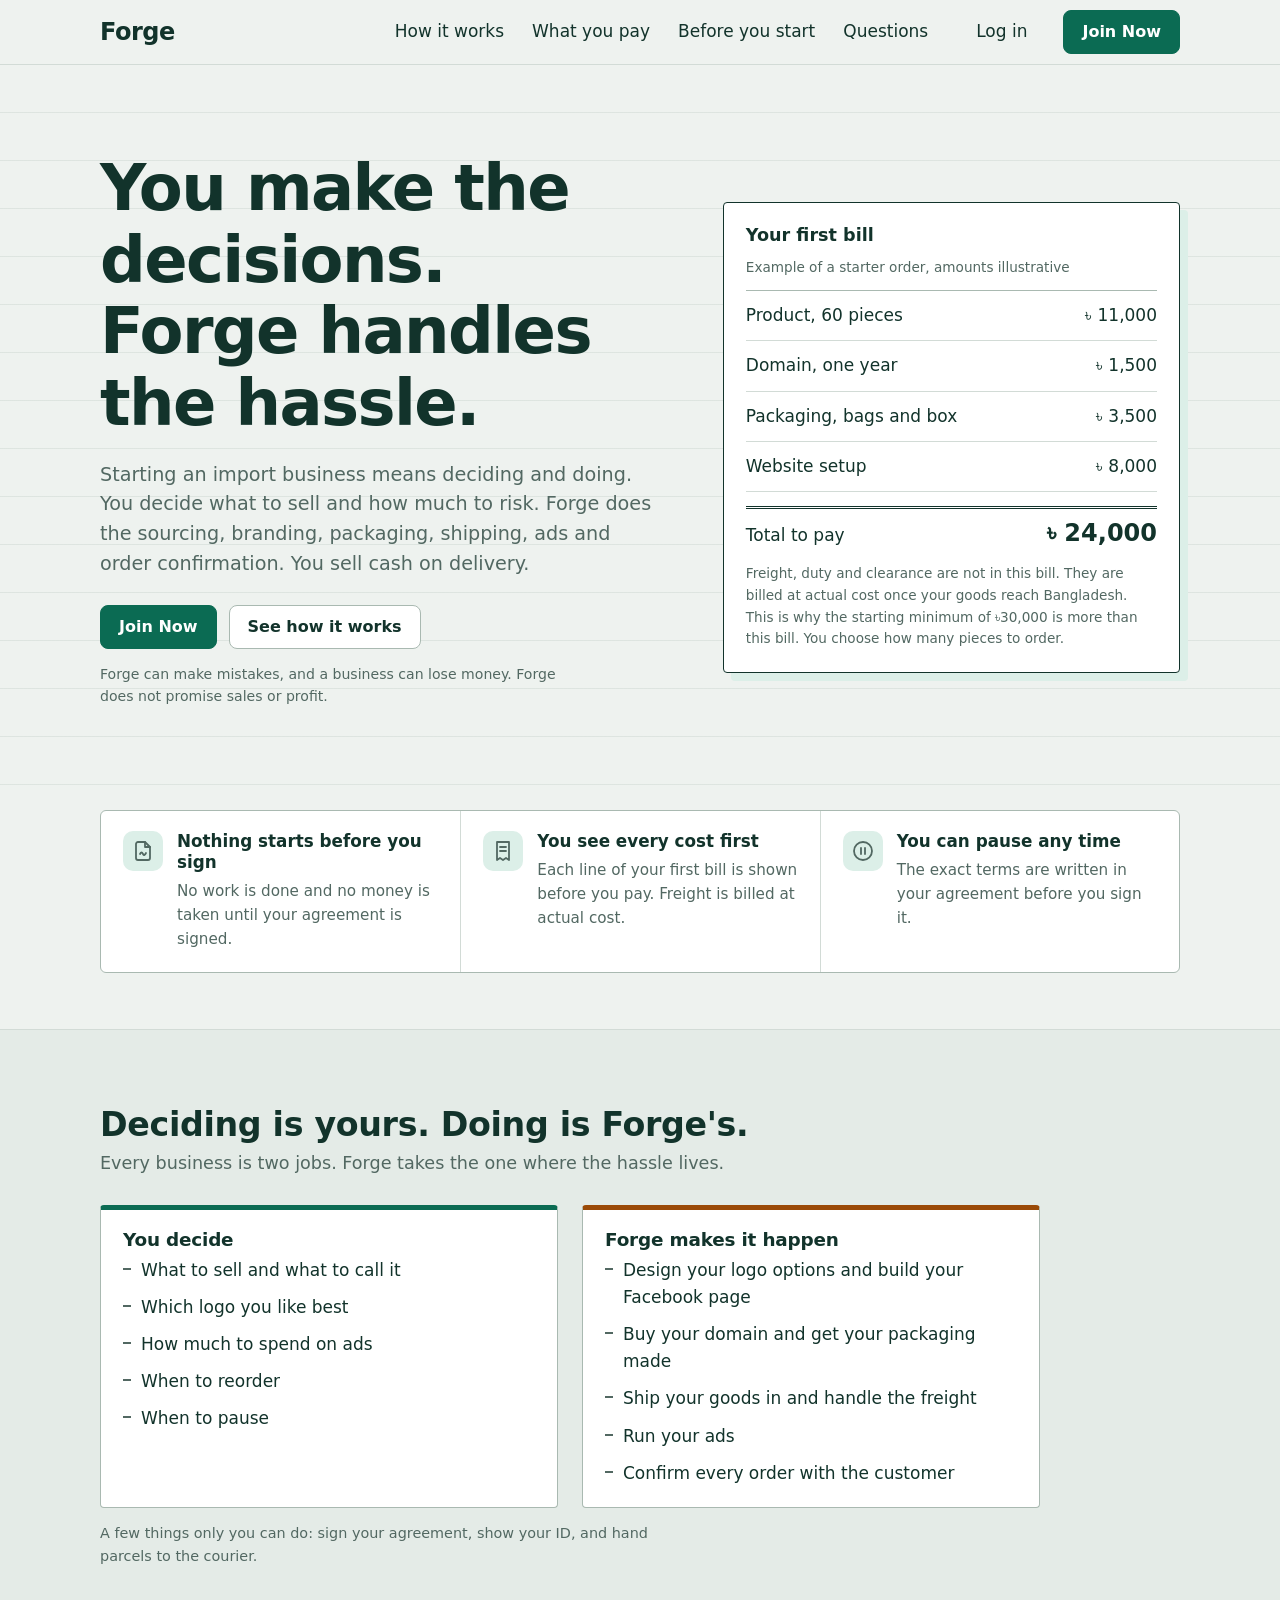
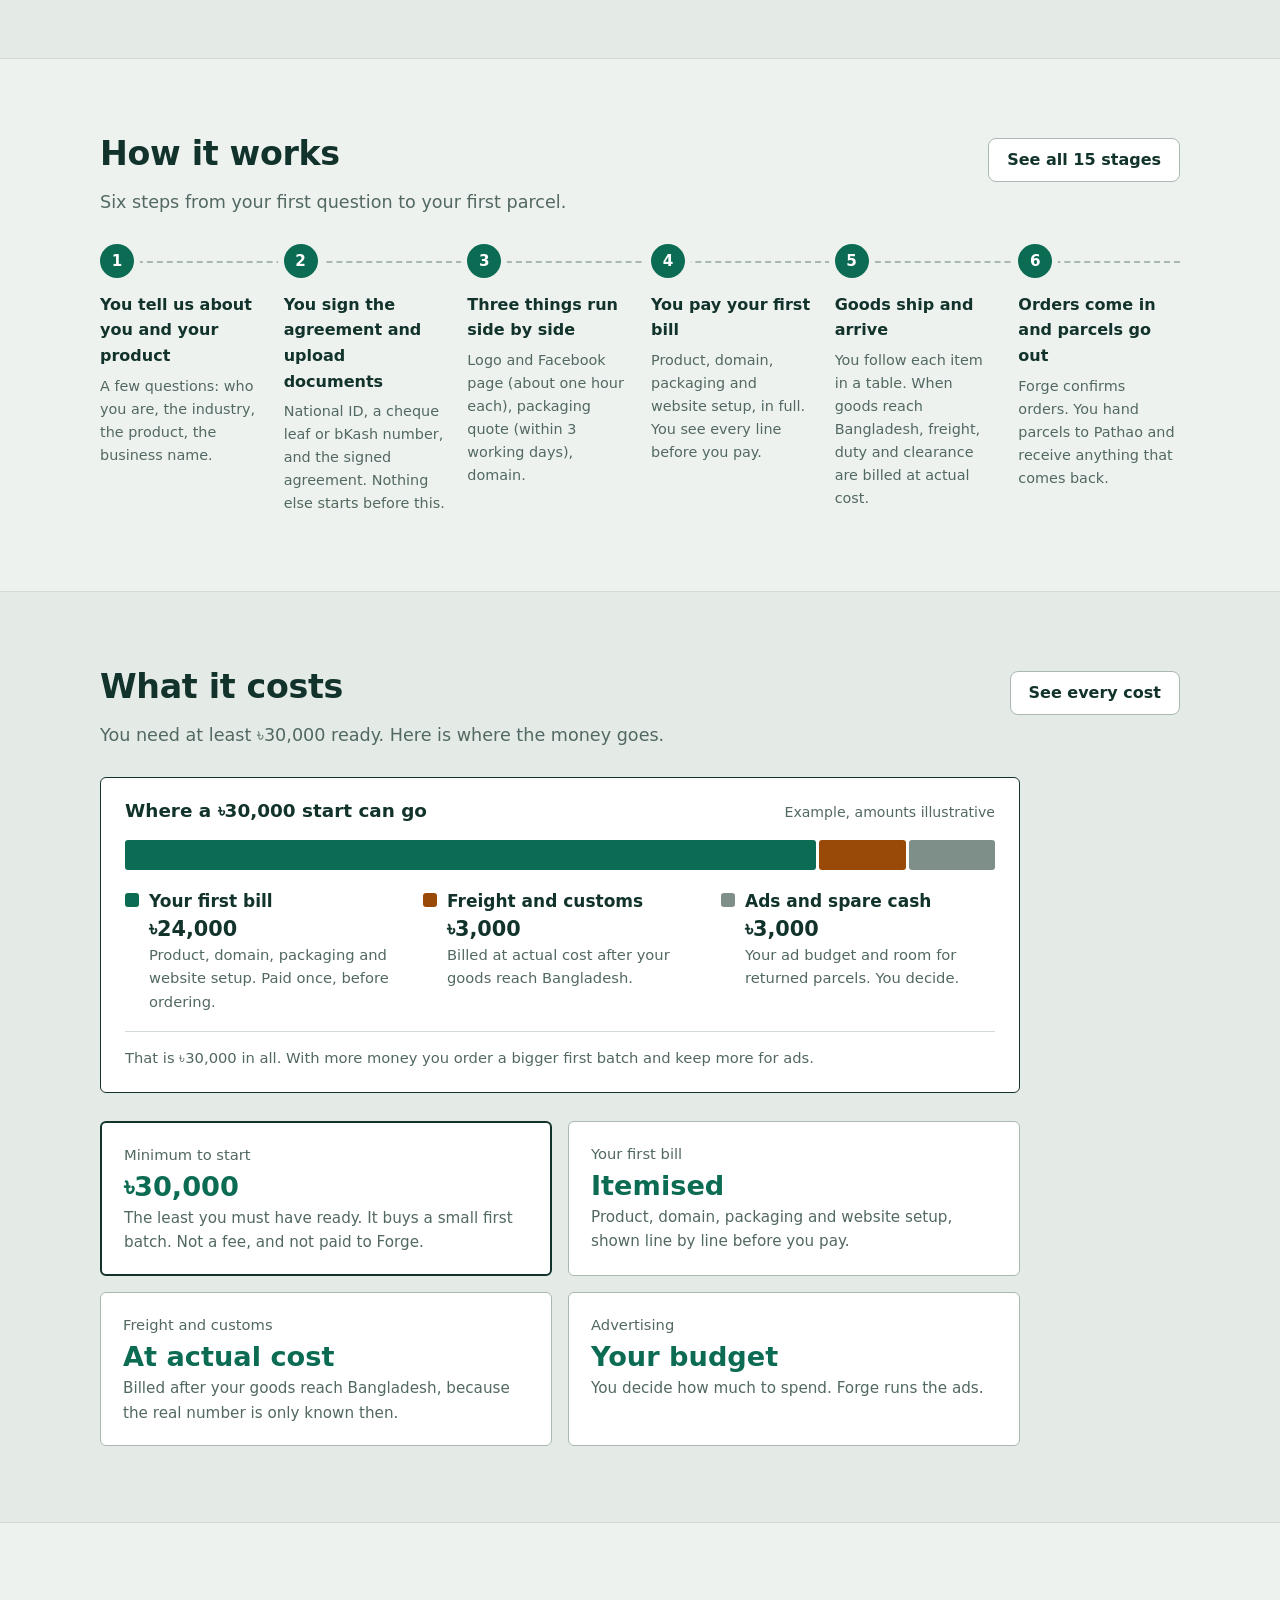
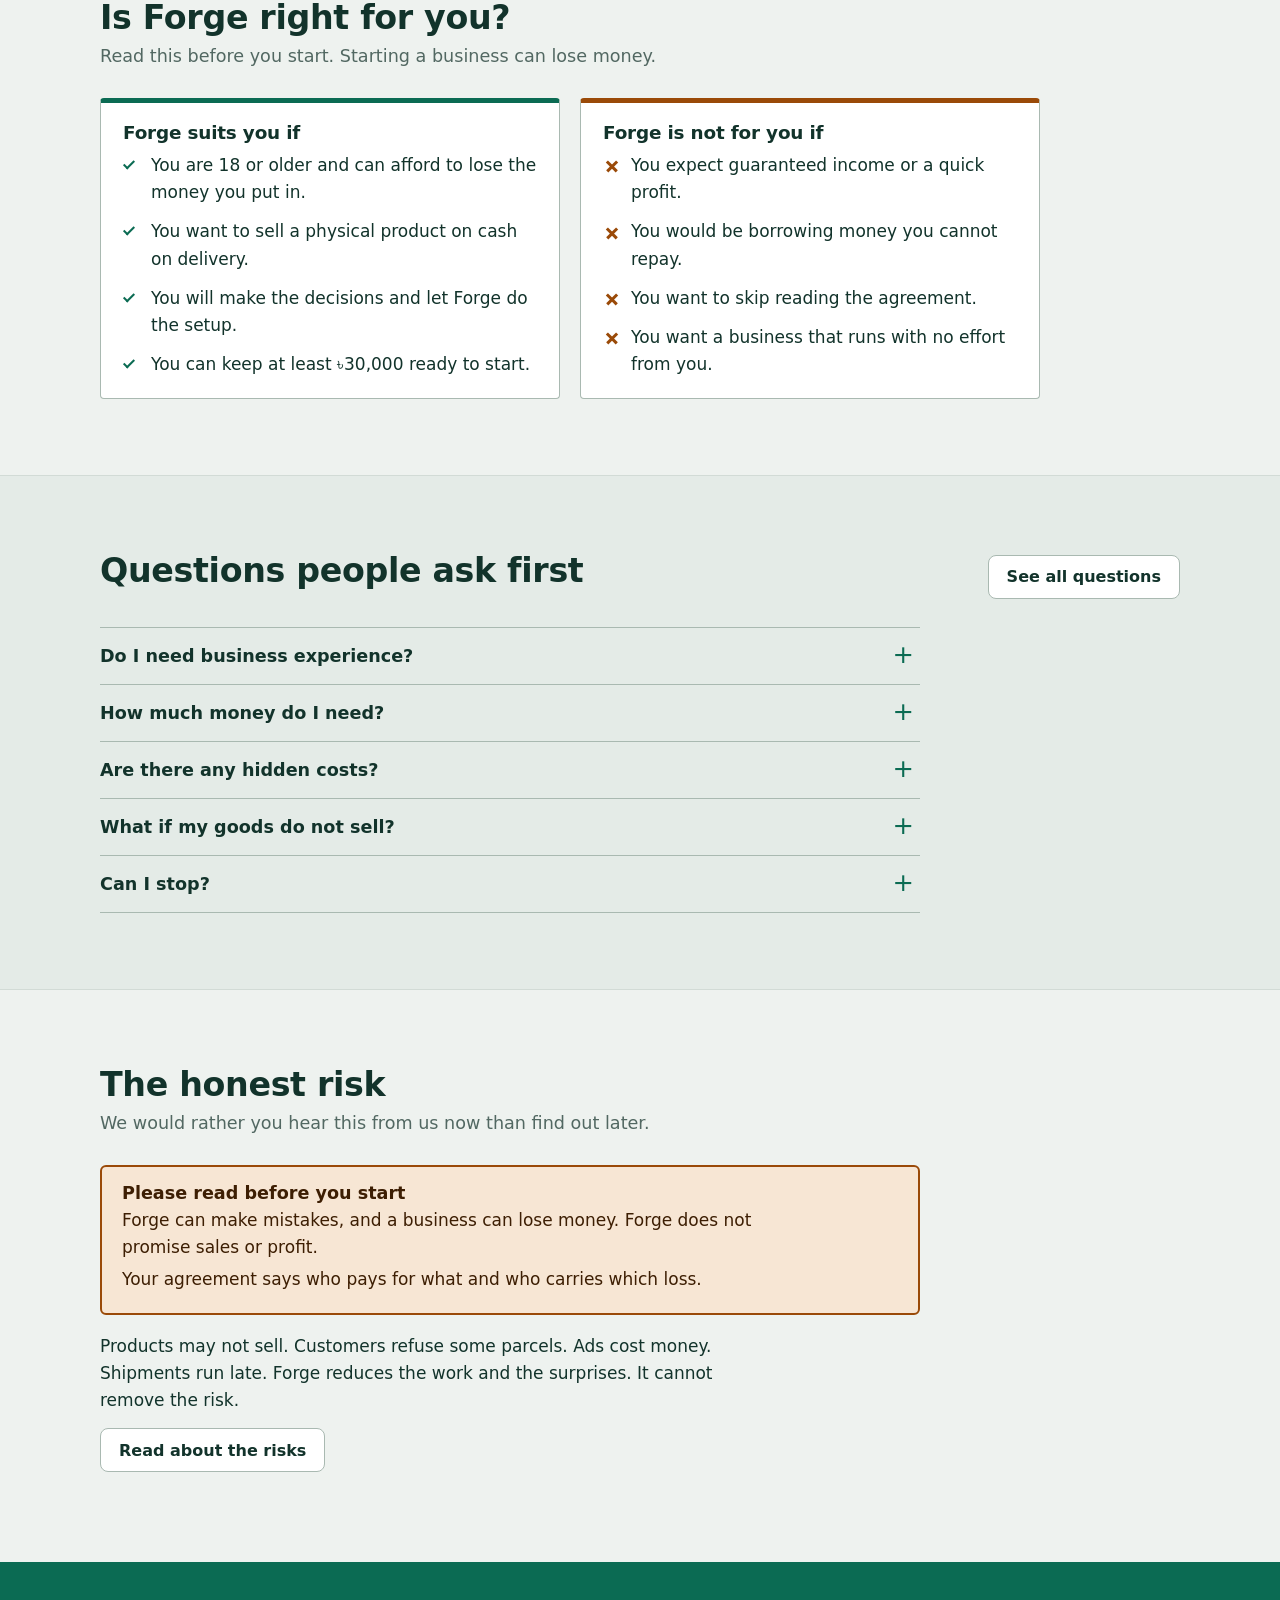
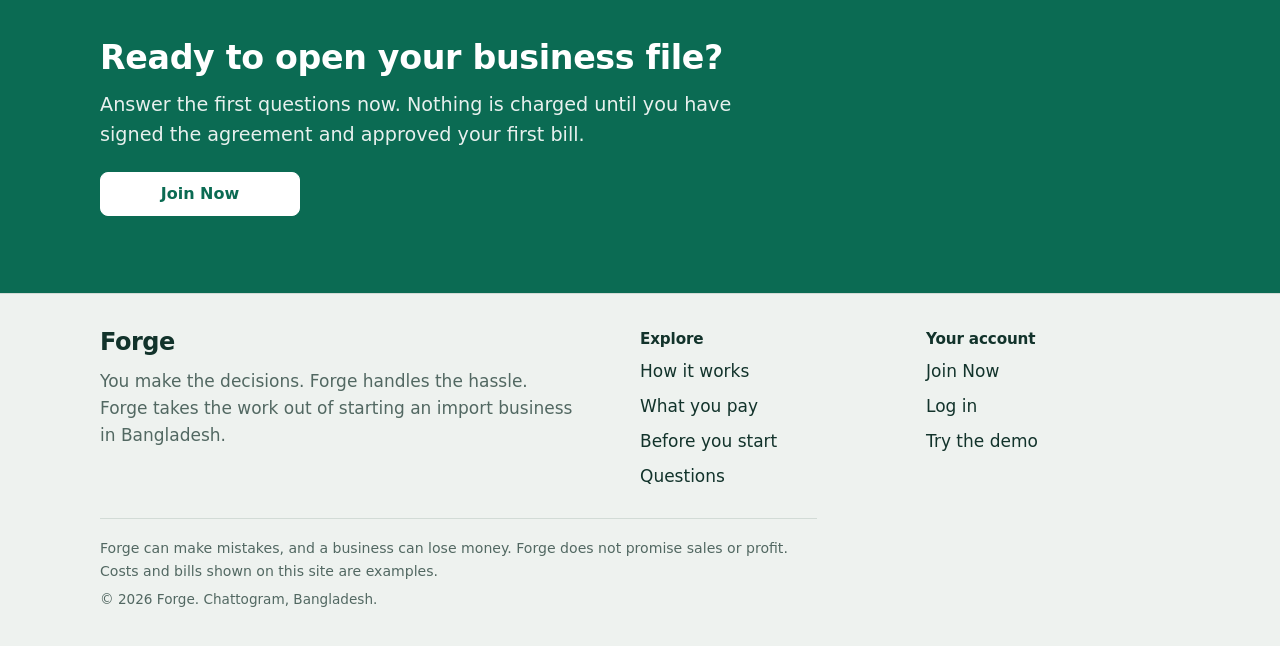
==== index.html @ ac305a81 "Website buttons open the clean /workspace address Co-Authored-By: Claude Sonnet 5.5 <noreply@anthrop" ====
<!doctype html>
<html lang="en">
<head>
<meta charset="utf-8">
<meta http-equiv="Content-Security-Policy" content="default-src 'self'; script-src 'self'; style-src 'self' 'unsafe-inline' https://fonts.googleapis.com; font-src https://fonts.gstatic.com; img-src 'self' data: https:; connect-src 'self' https://xskysylnkjpsgqapqwyx.supabase.co wss://xskysylnkjpsgqapqwyx.supabase.co https://pmyfswozvkdpqgnsiibf.supabase.co; base-uri 'self'; form-action 'self'">
<meta name="viewport" content="width=device-width, initial-scale=1, viewport-fit=cover">
<title>Forge</title>
<meta name="description" content="Forge helps first-time business owners in Bangladesh start a cash-on-delivery import business, with a team that does the work in between.">
<link rel="preconnect" href="https://fonts.googleapis.com">
<link rel="preconnect" href="https://fonts.gstatic.com" crossorigin>
<link rel="stylesheet" href="https://fonts.googleapis.com/css2?family=Bricolage+Grotesque:opsz,wght@12..96,500;12..96,700&family=Hind+Siliguri:wght@400;600&family=IBM+Plex+Sans:wght@400;500;600&display=swap">
<link rel="stylesheet" href="css/site.css?v=1791345812">
</head>
<body>
<div id="site"></div>
<script src="js/site/live.js?v=1791345812"></script>
<script type="module" src="js/site/main.js?v=1791345812"></script>
</body>
</html>
---- css/site.css ----
/* Forge public site. Same business-file identity as the workspace.
   One bold element: the order sheet. Everything else stays quiet. */

:root {
  --paper: #eef2ef; --surface: #ffffff; --ink: #12332b; --muted: #526862;
  --line: #d2dbd6; --line-strong: #a9b9b1; --brand: #0b6b53; --brand-ink: #ffffff;
  --brand-soft: #dcefe8; --band: #e4ebe7; --focus: #1a5fd0;
  --font-display: "Bricolage Grotesque", "Hind Siliguri", system-ui, sans-serif;
  --font-body: "IBM Plex Sans", "Hind Siliguri", system-ui, -apple-system, "Segoe UI", sans-serif;
}
@media (prefers-color-scheme: dark) {
  :root:not([data-theme="light"]) {
    --paper: #0d1915; --surface: #14241f; --ink: #e5efea; --muted: #9eb4ab;
    --line: #27403a; --line-strong: #3d5c53; --brand: #48ba96; --brand-ink: #07211a;
    --brand-soft: #173b31; --band: #112019; --focus: #79adff; color-scheme: dark;
  }
}
:root[data-theme="dark"] {
  --paper: #0d1915; --surface: #14241f; --ink: #e5efea; --muted: #9eb4ab;
  --line: #27403a; --line-strong: #3d5c53; --brand: #48ba96; --brand-ink: #07211a;
  --brand-soft: #173b31; --band: #112019; --focus: #79adff; color-scheme: dark;
}

*, *::before, *::after { box-sizing: border-box; }
[hidden] { display: none !important; }
html { scroll-behavior: smooth; }
@media (prefers-reduced-motion: reduce) { html { scroll-behavior: auto; } }
body { margin: 0; background: var(--paper); color: var(--ink); font: 17px/1.6 var(--font-body); }
h1, h2, h3 { font-family: var(--font-display); line-height: 1.12; margin: 0; text-wrap: balance; letter-spacing: -0.01em; }
h1 { font-size: clamp(2.1rem, 4.6vw, 3.4rem); font-weight: 700; }
h2 { font-size: clamp(1.5rem, 2.6vw, 2.1rem); font-weight: 650; margin-bottom: 20px; }
h3 { font-size: 1.15rem; font-weight: 650; margin-bottom: 6px; }
p { margin: 0 0 14px; max-width: 64ch; }
a { color: var(--brand); text-underline-offset: 3px; }
:focus-visible { outline: 3px solid var(--focus); outline-offset: 2px; }
.muted { color: var(--muted); }
.small { font-size: 0.9rem; }
.wrap { width: 100%; max-width: 1120px; margin: 0 auto; padding-inline: 20px; }
.skip { position: absolute; left: 8px; top: -60px; background: var(--surface); padding: 8px 12px; border-radius: 6px; z-index: 50; }
.skip:focus { top: 8px; }
#main:focus { outline: none; }

/* Buttons */
.btn { display: inline-flex; align-items: center; justify-content: center; min-height: 44px; padding: 8px 18px; border: 1.5px solid var(--line-strong); border-radius: 8px; background: var(--surface); color: var(--ink); font: 600 1rem/1.2 var(--font-body); text-decoration: none; cursor: pointer; }
.btn:hover { border-color: var(--ink); }
.btn--primary { background: var(--brand); border-color: var(--brand); color: var(--brand-ink); }
.btn--primary:hover { filter: brightness(1.08); border-color: var(--brand); }
.btn--small { min-height: 38px; padding: 4px 14px; }
.actions { display: flex; flex-wrap: wrap; gap: 12px; margin: 26px 0 14px; }

/* Header */
.top { position: sticky; top: env(safe-area-inset-top, 0px); z-index: 20; background: var(--paper); border-bottom: 1px solid var(--line); }
.top__in { display: flex; align-items: center; gap: 24px; min-height: 64px; }
.word { font: 700 1.5rem/1 var(--font-display); color: var(--ink); text-decoration: none; letter-spacing: -0.02em; }
.nav { display: flex; gap: 4px; margin-left: auto; }
.nav__link { padding: 8px 12px; color: var(--ink); text-decoration: none; border-radius: 6px; font-weight: 500; }
.nav__link:hover { background: var(--band); }
.nav__link[aria-current="page"] { box-shadow: inset 0 -2px 0 var(--brand); }
.nav__menu { display: none; margin-left: auto; position: relative; }
.nav__menu summary { list-style: none; }
.nav__menu summary::-webkit-details-marker { display: none; }
.nav__panel { position: absolute; right: 0; top: 48px; width: min(280px, calc(100vw - 32px)); display: flex; flex-direction: column; gap: 4px; padding: 12px; background: var(--surface); border: 1px solid var(--line); border-radius: 10px; box-shadow: 0 8px 24px rgba(0,0,0,.14); }
.nav__panel .nav__link { padding: 12px; }
@media (max-width: 860px) {
  .nav, .top__cta { display: none; }
  .nav__menu { display: block; }
}

/* Hero */
.hero { padding-block: clamp(40px, 7vw, 88px); }
.hero__in { display: grid; grid-template-columns: minmax(0, 1.1fr) minmax(0, 0.9fr); gap: clamp(28px, 5vw, 72px); align-items: center; }
.hero__text .lede { margin-top: 20px; }
.lede { font-size: 1.2rem; line-height: 1.55; color: var(--muted); max-width: 56ch; }
@media (max-width: 900px) { .hero__in { grid-template-columns: minmax(0, 1fr); } }

/* Order sheet specimen */
.sheet { margin: 0; background: var(--surface); border: 1.5px solid var(--ink); border-radius: 4px; padding: 22px; box-shadow: 8px 8px 0 var(--brand-soft); max-width: 460px; width: 100%; justify-self: end; }
.sheet figcaption { display: flex; justify-content: space-between; gap: 12px; flex-wrap: wrap; align-items: baseline; padding-bottom: 12px; border-bottom: 1px solid var(--line-strong); font-size: 0.85rem; color: var(--muted); }
.sheet figcaption strong { font: 650 1.1rem var(--font-display); color: var(--ink); }
.sheet__rows { margin: 0; }
.sheet__rows div { display: flex; justify-content: space-between; gap: 16px; padding: 11px 0; border-bottom: 1px solid var(--line); }
.sheet__rows dt { margin: 0; }
.sheet__rows dd { margin: 0; font-variant-numeric: tabular-nums; white-space: nowrap; }
.sheet__total { display: flex; justify-content: space-between; align-items: baseline; margin-top: 14px; padding-top: 10px; border-top: 3px double var(--ink); }
.sheet__total strong { font: 700 1.5rem var(--font-display); font-variant-numeric: tabular-nums; }
.sheet__note { margin: 14px 0 0; font-size: 0.85rem; color: var(--muted); }
@media (max-width: 900px) { .sheet { justify-self: start; } }

/* Bands */
.band { padding-block: clamp(36px, 5vw, 64px); border-top: 1px solid var(--line); }
.band:nth-of-type(even) { background: var(--band); }
.narrow { max-width: 62ch; }
.split { display: grid; grid-template-columns: repeat(2, minmax(0, 1fr)); gap: clamp(20px, 4vw, 56px); align-items: start; }
@media (max-width: 760px) { .split { grid-template-columns: minmax(0, 1fr); } }
.intro { padding-block: clamp(36px, 6vw, 72px) 20px; }
.intro .lede { margin-top: 16px; }

/* Ordered steps */
.steps { list-style: none; counter-reset: s; margin: 0 0 20px; padding: 0; display: grid; gap: 0; max-width: 760px; }
.steps li { counter-increment: s; display: grid; grid-template-columns: 44px minmax(0, 1fr); column-gap: 14px; padding: 16px 0; border-bottom: 1px solid var(--line); }
.steps li::before { content: counter(s); grid-row: span 2; width: 34px; height: 34px; border-radius: 50%; background: var(--brand); color: var(--brand-ink); display: grid; place-items: center; font: 650 0.95rem var(--font-display); }
.steps strong { font-weight: 650; }
.steps span { color: var(--muted); }

/* Table */
.tablewrap { overflow-x: auto; }
table { border-collapse: collapse; width: 100%; background: var(--surface); border: 1px solid var(--line-strong); }
th, td { padding: 12px 14px; text-align: left; border-bottom: 1px solid var(--line); vertical-align: top; font-variant-numeric: tabular-nums; }
thead th { background: var(--brand-soft); font-weight: 650; }
tbody th { font-weight: 600; }
table.plain td, table.plain th { min-width: 160px; }
.tablefig { margin: 20px 0 0; max-width: 820px; }
.tablefig figcaption { margin-top: 10px; font-size: 0.88rem; color: var(--muted); }

/* How it works */
.stagelist { display: grid; gap: 0; max-width: 820px; }
.stage { display: grid; grid-template-columns: 44px minmax(0, 1fr); column-gap: 16px; padding: 22px 0; border-bottom: 1px solid var(--line); }
.stage__n { width: 36px; height: 36px; border: 1.5px solid var(--brand); color: var(--brand); border-radius: 50%; display: grid; place-items: center; font: 650 1rem var(--font-display); }
.stage p { margin-bottom: 8px; }
.stage__meta { display: flex; flex-wrap: wrap; gap: 6px 22px; font-size: 0.9rem; color: var(--muted); }

/* Lists */
.factlist { display: grid; grid-template-columns: repeat(2, minmax(0, 1fr)); gap: 24px 48px; max-width: 920px; }
.factlist p { margin: 0; }
@media (max-width: 760px) { .factlist { grid-template-columns: minmax(0, 1fr); } }
.ticks { list-style: none; margin: 0; padding: 0; display: grid; gap: 12px; max-width: 700px; }
.ticks li { position: relative; padding-left: 32px; }
.ticks li::before { content: ""; position: absolute; left: 4px; top: 0.45em; width: 7px; height: 12px; border: solid var(--brand); border-width: 0 2.5px 2.5px 0; transform: rotate(45deg); }

/* FAQ */
.faq { max-width: 780px; border-top: 1px solid var(--line-strong); }
.faq details { border-bottom: 1px solid var(--line-strong); }
.faq summary { cursor: pointer; padding: 18px 36px 18px 0; font: 600 1.1rem var(--font-body); position: relative; list-style: none; }
.faq summary::-webkit-details-marker { display: none; }
.faq summary::after { content: "+"; position: absolute; right: 6px; top: 14px; font: 400 1.6rem/1 var(--font-body); color: var(--brand); }
.faq details[open] summary::after { content: "\2212"; }
.faq details p { padding-bottom: 18px; margin: 0; color: var(--muted); }

/* Final call and footer */
.final { padding-block: clamp(44px, 6vw, 80px); background: var(--brand); color: var(--brand-ink); }
.final h2 { margin-bottom: 14px; }
.final .lede { color: inherit; opacity: .9; margin-bottom: 22px; }
.final .btn--primary { background: var(--brand-ink); color: var(--brand); border-color: var(--brand-ink); }
.foot { padding-block: 36px calc(36px + env(safe-area-inset-bottom, 0px)); border-top: 1px solid var(--line); }
.foot__in { display: flex; flex-wrap: wrap; justify-content: space-between; gap: 24px; }
.foot__links { display: flex; flex-wrap: wrap; gap: 8px 20px; align-content: flex-start; }
.foot__links a { color: var(--ink); }

.visually-hidden { position: absolute; width: 1px; height: 1px; overflow: hidden; clip: rect(0 0 0 0); white-space: nowrap; }

.hero__in { position: relative; }
.hero h1 { font-size: clamp(2.3rem, 5.2vw, 4rem); letter-spacing: -0.025em; }
/* Home journey as a track */
@media (min-width: 1000px) {
  .steps--track { max-width: none; grid-template-columns: repeat(6, minmax(0, 1fr)); gap: 0 22px; position: relative; }
  .steps--track::before { content: ""; position: absolute; left: 17px; right: 0; top: 17px; border-top: 2px dashed var(--line-strong); }
  .steps--track li { display: block; border: 0; padding: 0; position: relative; }
  .steps--track li::before { position: relative; margin-bottom: 14px; box-shadow: 0 0 0 6px var(--paper); }
  .band:nth-of-type(even) .steps--track li::before { box-shadow: 0 0 0 6px var(--band); }
  .steps--track strong { display: block; margin-bottom: 6px; font-size: 1rem; }
  .steps--track span { font-size: 0.9rem; display: block; }
}

/* Who does what */
.whogrid { display: grid; grid-template-columns: repeat(2, minmax(0, 1fr)); gap: 24px; max-width: 900px; }
@media (max-width: 760px) { .whogrid { grid-template-columns: minmax(0, 1fr); } }
.who { background: var(--surface); border: 1px solid var(--line-strong); border-top-width: 5px; border-radius: 4px; padding: 20px 22px; }
.who--you { border-top-color: var(--brand); }
.who--team { border-top-color: #9a4a08; }
:root[data-theme="dark"] .who--team { border-top-color: #eaa763; }
@media (prefers-color-scheme: dark) { :root:not([data-theme="light"]) .who--team { border-top-color: #eaa763; } }
.who ul { margin: 0; padding: 0; list-style: none; display: grid; gap: 10px; }
.who li { padding-left: 18px; position: relative; }
.who li::before { content: ""; position: absolute; left: 0; top: 0.65em; width: 8px; height: 2px; background: var(--muted); }

/* Warning */
.warnrow { padding-block: 28px 36px; }
.warn { max-width: 860px; border: 2px solid #9a4a08; background: #f7e6d4; color: #3d1e03; border-radius: 6px; padding: 16px 20px; }
.warn strong { font: 700 1.1rem var(--font-display); display: block; margin-bottom: 4px; }
.warn p { margin: 0 0 4px; }
:root[data-theme="dark"] .warn { border-color: #eaa763; background: #33261a; color: #f5dfc6; }
@media (prefers-color-scheme: dark) { :root:not([data-theme="light"]) .warn { border-color: #eaa763; background: #33261a; color: #f5dfc6; } }
.who--ai { border-top-color: var(--ink); }

/* How it works detail */
.jump { max-width: 820px; margin-top: 8px; padding: 16px 20px; background: var(--surface); border: 1px solid var(--line-strong); border-radius: 4px; }
.jump ol { margin: 8px 0 0; padding-left: 22px; columns: 2; column-gap: 32px; }
@media (max-width: 640px) { .jump ol { columns: 1; } }
.stage { scroll-margin-top: 80px; }
.stage h3 { font-size: 1.35rem; }
.stage__what { font-weight: 500; margin: 10px 0; }
.stage__dl { margin: 0; display: grid; gap: 0; border: 1px solid var(--line); border-radius: 4px; background: var(--surface); }
.stage__dl div { display: grid; grid-template-columns: 130px minmax(0, 1fr); gap: 4px 16px; padding: 12px 16px; border-bottom: 1px solid var(--line); }
.stage__dl div:last-child { border-bottom: 0; }
.stage__dl dt { font-weight: 650; color: var(--brand); }
.stage__dl dd { margin: 0; }
@media (max-width: 560px) { .stage__dl div { grid-template-columns: minmax(0, 1fr); } }
.stagelist { max-width: 860px; }

.why { margin: 0 0 40px; display: grid; grid-template-columns: repeat(2, minmax(0, 1fr)); gap: 0 56px; max-width: 1000px; }
.why div { padding: 18px 0; border-top: 1px solid var(--line-strong); }
.why dt { font: 650 1.2rem/1.25 var(--font-display); margin-bottom: 6px; }
.why dd { margin: 0; color: var(--muted); }
@media (max-width: 760px) { .why { grid-template-columns: minmax(0, 1fr); } }

/* Home flow */
.readnote { padding-block: 8px 28px; }
.readnote__box { max-width: 860px; border-left: 6px solid var(--brand); background: var(--surface); padding: 18px 22px; border-radius: 0 6px 6px 0; box-shadow: 0 1px 0 var(--line); }
.readnote__box strong { font: 700 1.2rem var(--font-display); display: block; margin-bottom: 4px; }
.readnote__box p { margin: 0; }

.parts { position: sticky; top: calc(64px + env(safe-area-inset-top, 0px)); z-index: 15; background: var(--paper); border-block: 1px solid var(--line); }
.parts ol { list-style: none; margin: 0; padding: 0; display: flex; gap: 4px; overflow-x: auto; scrollbar-width: none; }
.parts ol::-webkit-scrollbar { display: none; }
.parts li { flex: 0 0 auto; }
.parts a { display: flex; align-items: center; gap: 8px; padding: 12px 12px; color: var(--muted); text-decoration: none; font-weight: 500; font-size: 0.95rem; white-space: nowrap; border-bottom: 3px solid transparent; }
.parts a span { width: 22px; height: 22px; border-radius: 50%; border: 1.5px solid currentColor; display: grid; place-items: center; font-size: 0.78rem; }
.parts a[aria-current="true"] { color: var(--ink); border-bottom-color: var(--brand); font-weight: 650; }
.parts a[aria-current="true"] span { background: var(--brand); border-color: var(--brand); color: var(--brand-ink); }

.part { padding-block: clamp(44px, 6vw, 80px); border-top: 1px solid var(--line); scroll-margin-top: 130px; }
.part:nth-of-type(odd) { background: var(--band); }
.part__no { font-size: 0.9rem; color: var(--brand); font-weight: 600; margin-bottom: 8px; }
.part__lead { font-size: 1.15rem; color: var(--muted); max-width: 60ch; margin-bottom: 24px; }
.bridge { margin: 36px 0 0; padding-top: 18px; border-top: 1px dashed var(--line-strong); font-weight: 600; color: var(--brand); max-width: none; }
.proof { margin-top: 28px; font-weight: 500; max-width: 62ch; }
.worries { list-style: none; margin: 0; padding: 0; display: grid; max-width: 820px; }
.worries li { padding: 22px 0; border-top: 1px solid var(--line-strong); }
.worries li:last-child { border-bottom: 1px solid var(--line-strong); }
.worries h3 { font-size: 1.4rem; margin-bottom: 8px; }
.worries p { margin-bottom: 6px; }
.worries__where { color: var(--brand); font-size: 0.92rem; font-weight: 600; }
.final.part { background: var(--brand); }
.final.part .part__no { color: inherit; opacity: .85; }
.who p { margin: 0; }
.tablefig + p { margin-top: 20px; }

/* Freight explainer */
.freight { margin-top: 56px; padding-top: 32px; border-top: 3px double var(--ink); }
.freight > h3 { font-size: 1.7rem; margin-bottom: 10px; }
.freight .steps--track { margin: 28px 0; }
.freight__split { margin: 32px 0; }
.freight__split h3 { margin-bottom: 8px; }
.sheet--small { box-shadow: none; max-width: 420px; justify-self: start; }
.formula { display: flex; flex-wrap: wrap; align-items: stretch; gap: 12px; margin: 8px 0 16px; }
.formula div { flex: 1 1 200px; background: var(--surface); border: 1.5px solid var(--line-strong); border-radius: 4px; padding: 14px 16px; display: grid; gap: 4px; align-content: start; }
.formula span { color: var(--muted); font-size: 0.92rem; }
.formula strong { font: 700 1.5rem var(--font-display); font-variant-numeric: tabular-nums; }
.formula b { align-self: center; font: 700 1.6rem var(--font-display); color: var(--muted); }
.formula__sum { border-color: var(--ink) !important; border-width: 2px !important; }
.steps--track li strong { display: block; }
.warn + p { margin-top: 20px; }

/* ---- Home, reorganised: short sections, detail lives on its own pages ---- */
.top__join { display: none; }
@media (max-width: 860px) {
  .top__in { gap: 12px; }
  .top__join { display: inline-flex; margin-left: auto; }
  .nav__menu { margin-left: 0; }
}
.hero__fine { font-size: 0.88rem; color: var(--muted); max-width: 52ch; margin-top: 8px; }
@media (max-width: 560px) {
  .hero { padding-block: 28px 36px; }
  .hero .actions .btn { flex: 1 1 100%; }
  .lede { font-size: 1.08rem; }
  .sheet { padding: 18px; box-shadow: 5px 5px 0 var(--brand-soft); }
}

.trustrow { padding-block: 0 clamp(32px, 5vw, 56px); }
.trust { list-style: none; margin: 0; padding: 0; display: grid; grid-template-columns: repeat(3, minmax(0, 1fr)); gap: 0; border: 1px solid var(--line-strong); border-radius: 6px; background: var(--surface); overflow: hidden; }
.trust li { padding: 20px 22px; display: grid; gap: 6px; align-content: start; border-left: 1px solid var(--line); }
.trust li:first-child { border-left: 0; }
.trust strong { font: 650 1.05rem/1.25 var(--font-display); color: var(--ink); }
.trust span { color: var(--muted); font-size: 0.95rem; }
@media (max-width: 820px) {
  .trust { grid-template-columns: minmax(0, 1fr); }
  .trust li { border-left: 0; border-top: 1px solid var(--line); padding: 16px 18px; }
  .trust li:first-child { border-top: 0; }
}

.sec { padding-block: clamp(40px, 6vw, 76px); border-top: 1px solid var(--line); }
.sec:nth-of-type(odd) { background: var(--band); }
.sec__head { display: flex; flex-wrap: wrap; align-items: baseline; justify-content: space-between; gap: 6px 24px; margin-bottom: 28px; }
.sec__head h2 { margin: 0; flex: 1 1 320px; }
.sec__head .sec__lead { flex: 1 1 100%; order: 3; margin: 0; color: var(--muted); font-size: 1.1rem; max-width: 62ch; }
.sec__head > a { white-space: nowrap; font-weight: 600; flex: 0 0 auto; }
.sec .steps--track { margin-bottom: 0; }
@media (max-width: 999px) { .sec .steps--track { max-width: 640px; } }

.glance { margin: 0; display: grid; grid-template-columns: repeat(2, minmax(0, 1fr)); gap: 16px; max-width: 920px; }
.glance > div { background: var(--surface); border: 1px solid var(--line-strong); border-radius: 6px; padding: 20px 22px; display: grid; gap: 4px; align-content: start; }
.glance dt { color: var(--muted); font-size: 0.92rem; font-weight: 500; }
.glance dd { margin: 0; }
.glance__v { font: 700 1.7rem/1.15 var(--font-display); color: var(--brand); }
.glance__d { color: var(--muted); font-size: 0.95rem; }
.glance > div:first-child { border-color: var(--ink); border-width: 2px; }
@media (max-width: 640px) { .glance { grid-template-columns: minmax(0, 1fr); } .glance > div { padding: 16px 18px; } }

.sec .faq { max-width: 820px; }
.sec .warn { max-width: 820px; }
.sec .whogrid { max-width: 940px; }
.final .btn { min-width: 200px; }
@media (max-width: 560px) { .final .btn { width: 100%; } .foot__in { gap: 20px; } }
.sec__head .sec__lead { max-width: none; width: 100%; }

/* ---- Investor-grade polish ---- */
:root { --s-bill: var(--brand); --s-freight: #9a4a08; --s-ads: #7d8f88; }
@media (prefers-color-scheme: dark) { :root:not([data-theme="light"]) { --s-freight: #eaa763; --s-ads: #7b948a; } }
:root[data-theme="dark"] { --s-freight: #eaa763; --s-ads: #7b948a; }

.hero { background-image: repeating-linear-gradient(to bottom, transparent 0 47px, color-mix(in srgb, var(--line) 60%, transparent) 47px 48px); }

.trust li { grid-template-columns: 40px minmax(0, 1fr); gap: 0 14px; align-items: start; }
.trust li > div { display: grid; gap: 6px; }
.ico { width: 40px; height: 40px; border-radius: 10px; background: var(--brand-soft); color: var(--brand); display: grid; place-items: center; }

.money { margin: 0 0 28px; max-width: 920px; background: var(--surface); border: 1.5px solid var(--ink); border-radius: 6px; padding: 22px 24px; }
.money figcaption { display: flex; flex-wrap: wrap; justify-content: space-between; gap: 4px 16px; align-items: baseline; margin-bottom: 16px; color: var(--muted); font-size: 0.88rem; }
.money figcaption strong { font: 650 1.15rem var(--font-display); color: var(--ink); }
.money__bar { display: flex; gap: 3px; height: 30px; }
.money__seg { flex-basis: 0; border-radius: 3px; min-width: 6px; }
.money__seg--bill, .money__key--bill { background: var(--s-bill); }
.money__seg--freight, .money__key--freight { background: var(--s-freight); }
.money__seg--ads, .money__key--ads { background: var(--s-ads); }
.money__legend { list-style: none; margin: 18px 0 0; padding: 0; display: grid; grid-template-columns: repeat(3, minmax(0, 1fr)); gap: 16px 24px; }
.money__legend li { display: grid; grid-template-columns: 14px minmax(0, 1fr); gap: 10px; align-items: start; }
.money__key { width: 14px; height: 14px; border-radius: 3px; margin-top: 5px; }
.money__legend strong { display: block; font-weight: 650; }
.money__amt { font: 700 1.3rem var(--font-display); font-variant-numeric: tabular-nums; display: block; margin: 2px 0; }
.money__legend p { margin: 0; color: var(--muted); font-size: 0.92rem; }
.money__note { margin: 18px 0 0; padding-top: 14px; border-top: 1px solid var(--line); font-size: 0.92rem; color: var(--muted); max-width: none; }
@media (max-width: 760px) { .money { padding: 18px; } .money__legend { grid-template-columns: minmax(0, 1fr); } }

.fit { display: grid; grid-template-columns: repeat(2, minmax(0, 1fr)); gap: 20px; max-width: 940px; }
.fit__col { background: var(--surface); border: 1px solid var(--line-strong); border-top: 5px solid var(--brand); border-radius: 4px; padding: 20px 22px; }
.fit__col--no { border-top-color: #9a4a08; }
:root[data-theme="dark"] .fit__col--no { border-top-color: #eaa763; }
@media (prefers-color-scheme: dark) { :root:not([data-theme="light"]) .fit__col--no { border-top-color: #eaa763; } }
.fit ul { list-style: none; margin: 8px 0 0; padding: 0; display: grid; gap: 12px; }
.fit li { position: relative; padding-left: 28px; }
.fit__col--yes li::before { content: ""; position: absolute; left: 3px; top: 0.35em; width: 6px; height: 11px; border: solid var(--brand); border-width: 0 2.5px 2.5px 0; transform: rotate(45deg); }
.fit__col--no li::before, .fit__col--no li::after { content: ""; position: absolute; left: 2px; top: 0.78em; width: 14px; height: 2.5px; background: #9a4a08; transform: rotate(45deg); }
.fit__col--no li::after { transform: rotate(-45deg); }
:root[data-theme="dark"] .fit__col--no li::before, :root[data-theme="dark"] .fit__col--no li::after { background: #eaa763; }
@media (prefers-color-scheme: dark) { :root:not([data-theme="light"]) .fit__col--no li::before, :root:not([data-theme="light"]) .fit__col--no li::after { background: #eaa763; } }
@media (max-width: 700px) { .fit { grid-template-columns: minmax(0, 1fr); } }

/* Footer in columns */
.foot__grid { display: grid; grid-template-columns: minmax(0, 2fr) minmax(0, 1fr) minmax(0, 1fr); gap: 32px; }
.foot__brand p { margin-top: 10px; color: var(--muted); max-width: 44ch; }
.foot__h { font: 650 0.95rem var(--font-body); margin: 0 0 10px; color: var(--ink); }
.foot ul { list-style: none; margin: 0; padding: 0; display: grid; gap: 8px; }
.foot ul a { color: var(--ink); text-decoration: none; }
.foot ul a:hover { text-decoration: underline; }
.foot__risk { margin: 28px 0 0; padding-top: 18px; border-top: 1px solid var(--line); font-size: 0.88rem; color: var(--muted); max-width: 80ch; }
.foot__copy { margin: 6px 0 0; font-size: 0.85rem; color: var(--muted); }
@media (max-width: 760px) { .foot__grid { grid-template-columns: minmax(0, 1fr) minmax(0, 1fr); } .foot__brand { grid-column: 1 / -1; } }
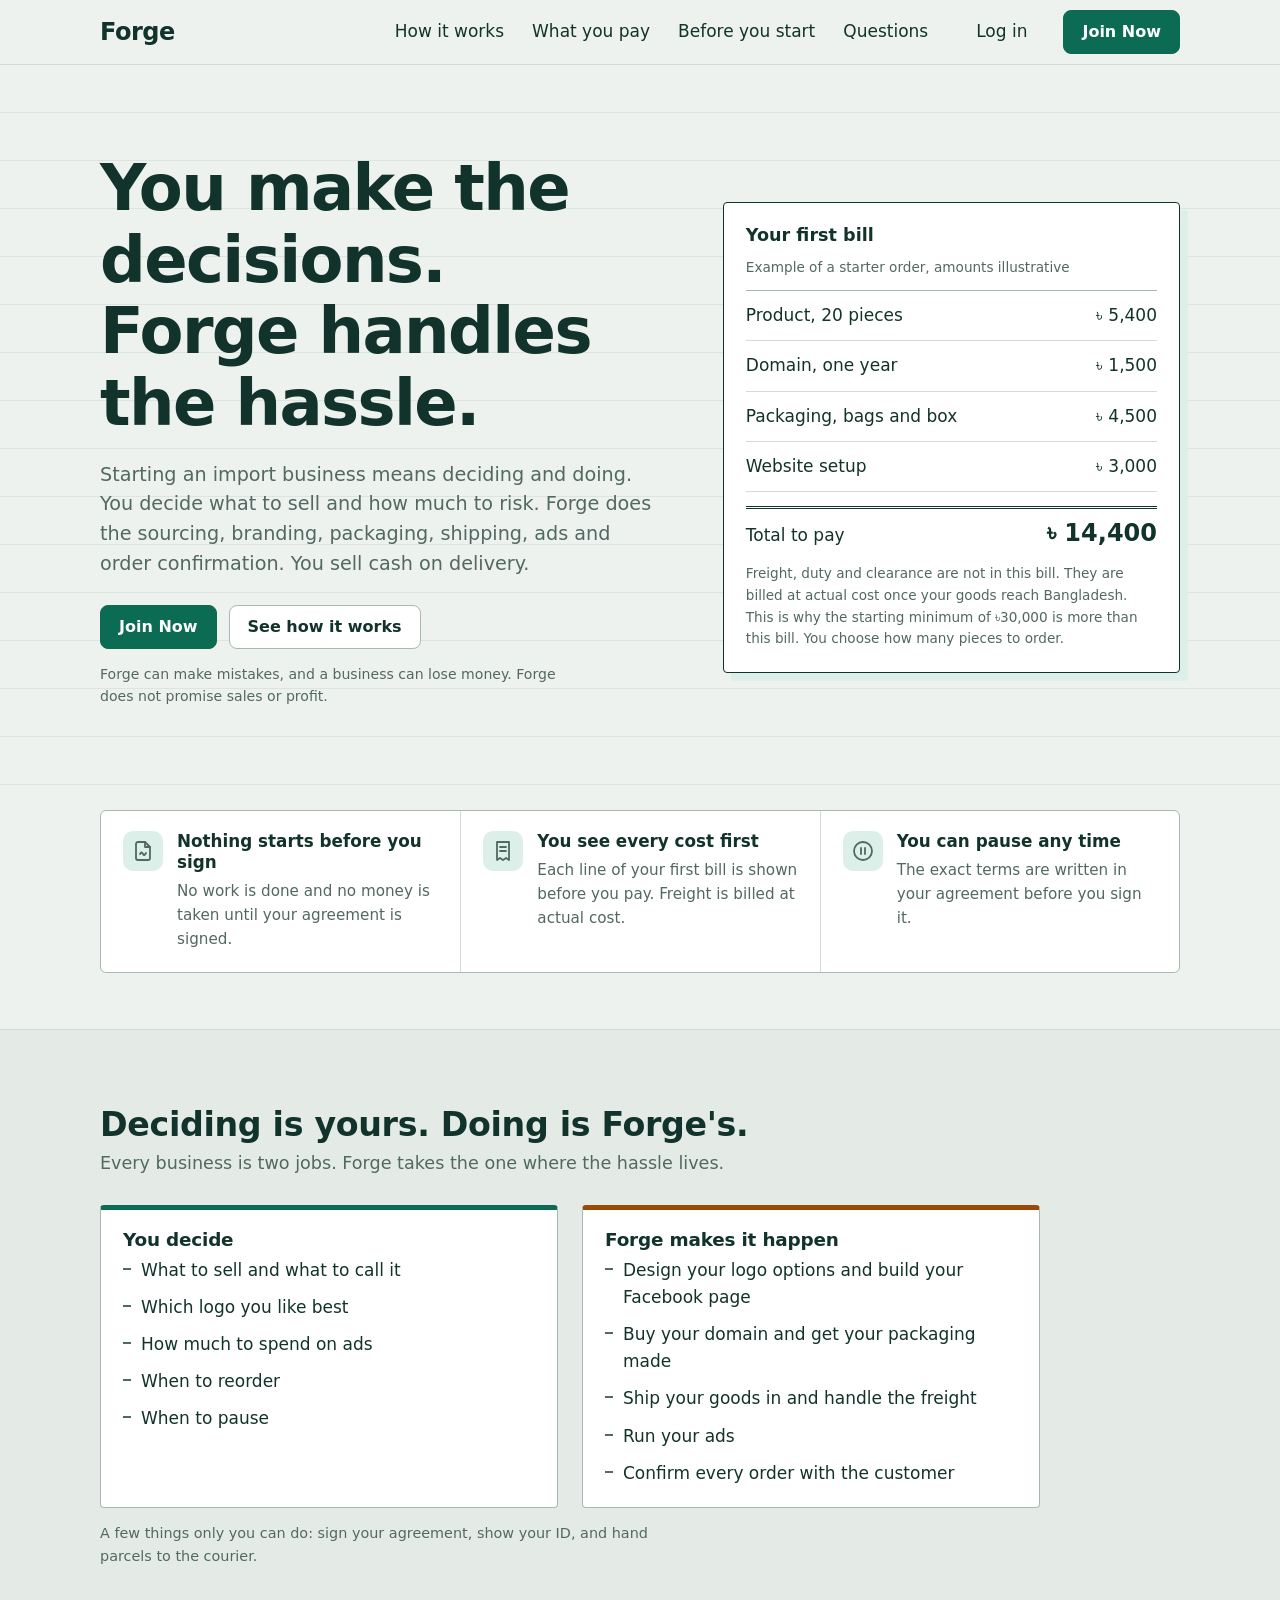
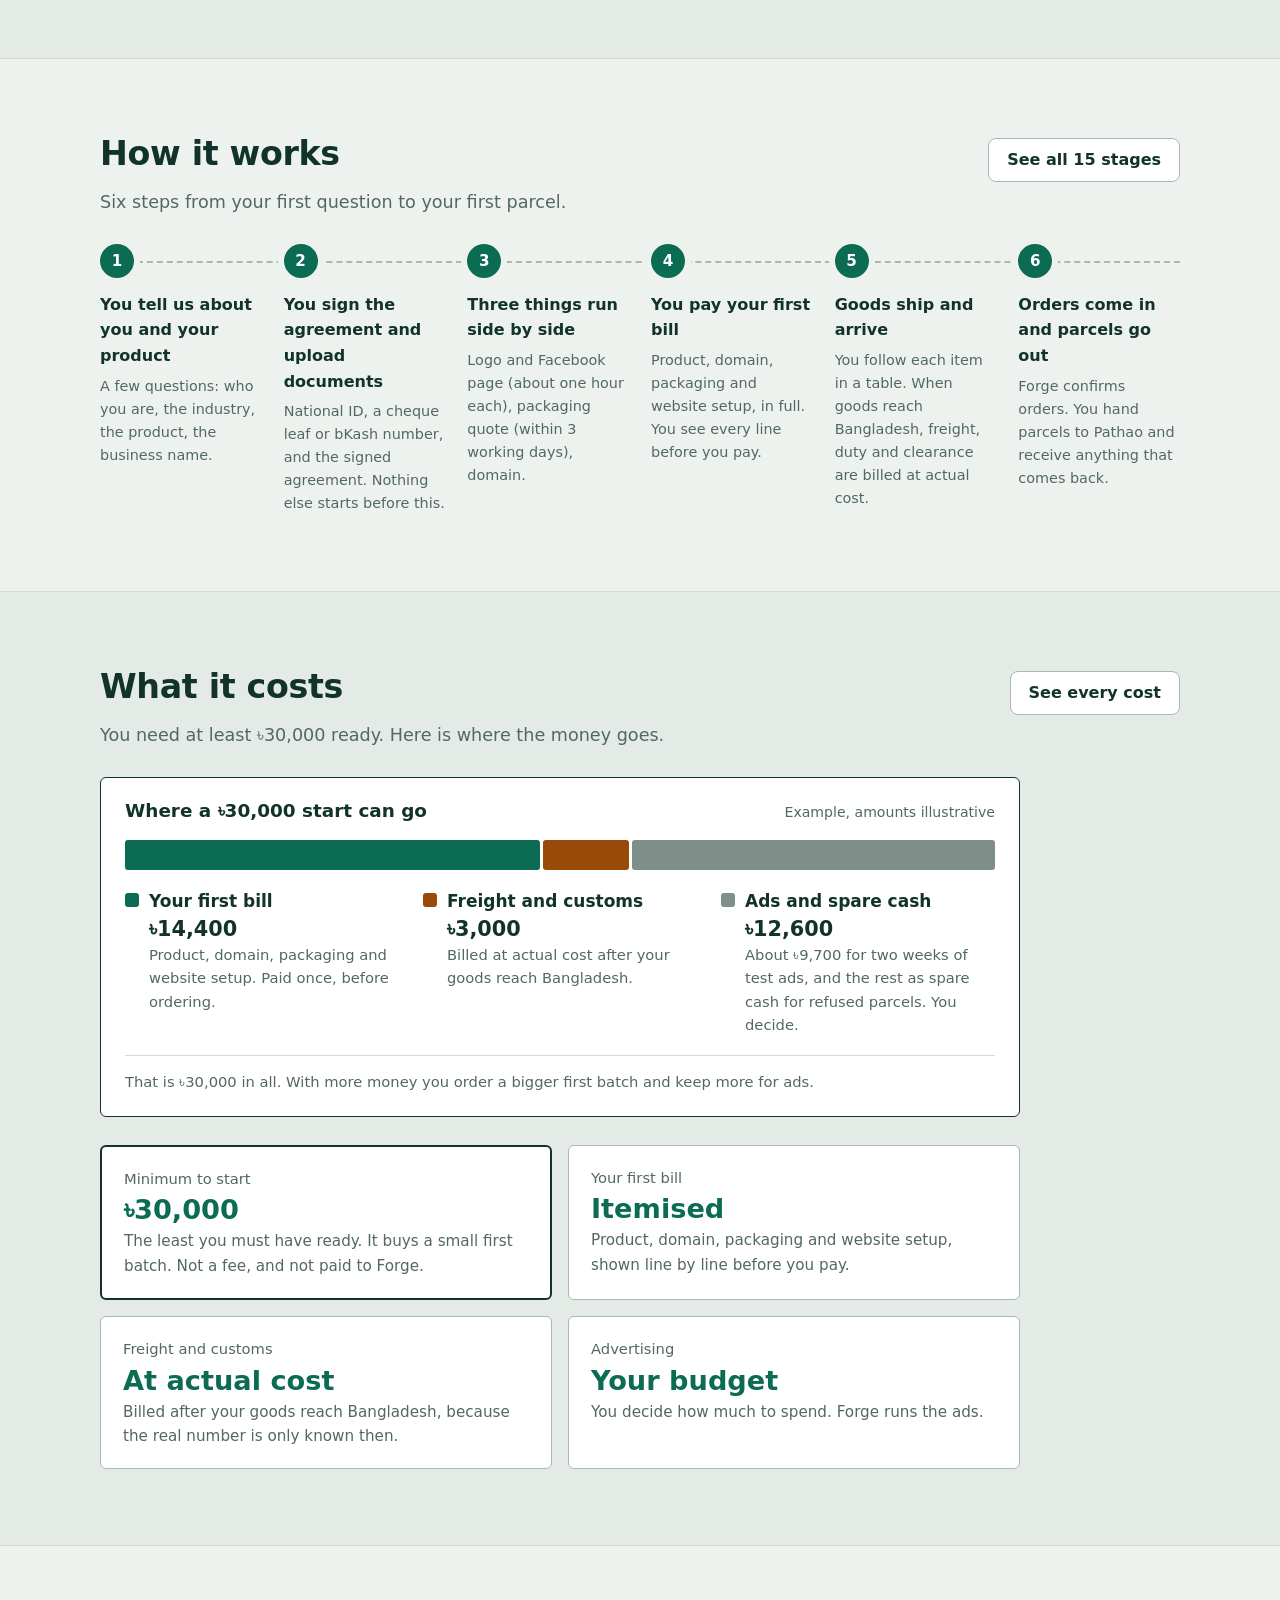
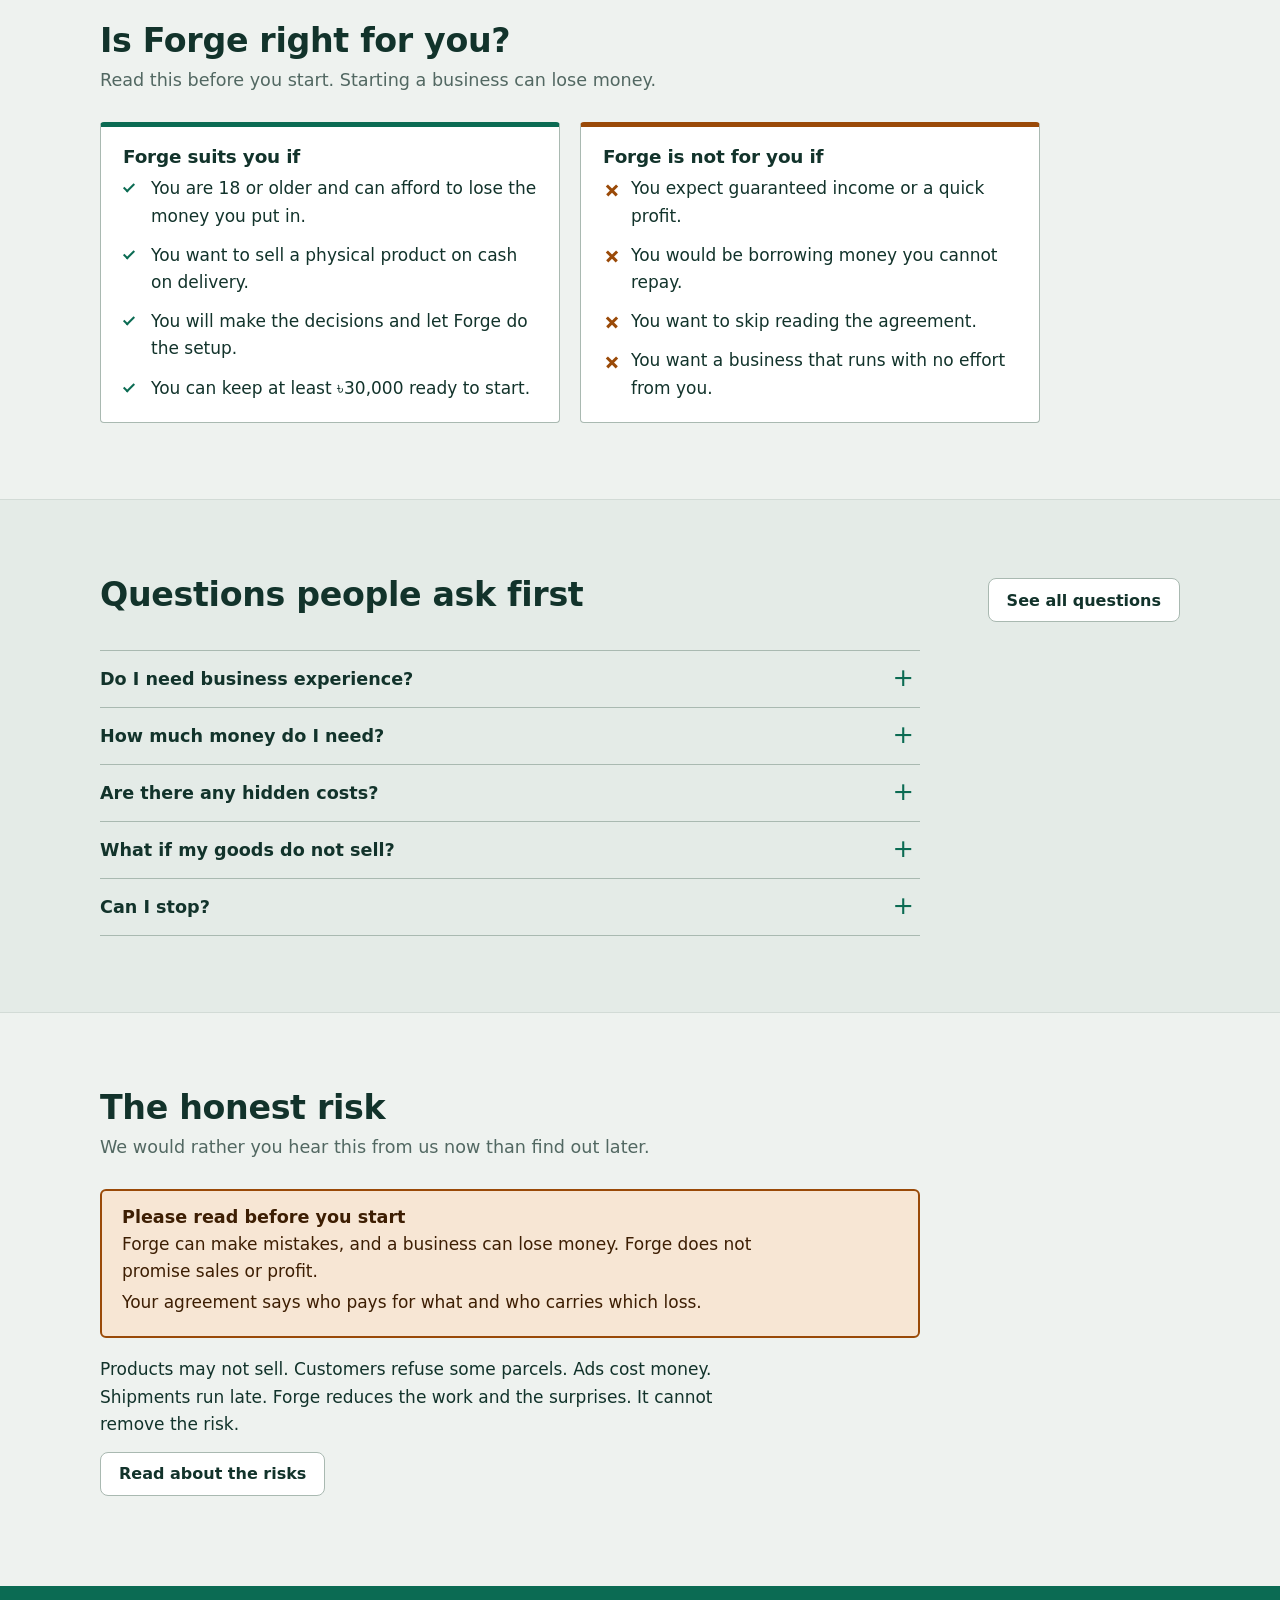
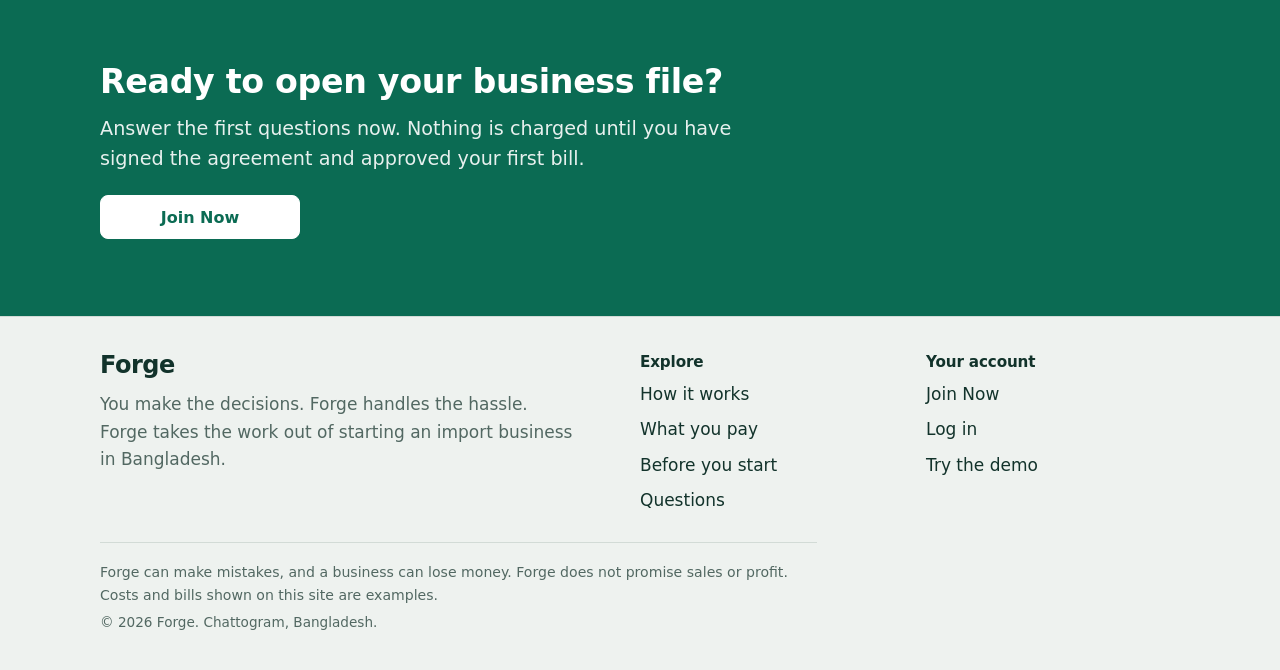
==== commit ee047ad0: "Audit fixes: agreement PDF and download, notifications for documents, public-site examples match the" ====
--- a/index.html
+++ b/index.html
@@ -9,11 +9,11 @@
 <link rel="preconnect" href="https://fonts.googleapis.com">
 <link rel="preconnect" href="https://fonts.gstatic.com" crossorigin>
 <link rel="stylesheet" href="https://fonts.googleapis.com/css2?family=Bricolage+Grotesque:opsz,wght@12..96,500;12..96,700&family=Hind+Siliguri:wght@400;600&family=IBM+Plex+Sans:wght@400;500;600&display=swap">
-<link rel="stylesheet" href="css/site.css?v=1791345812">
+<link rel="stylesheet" href="css/site.css?v=1791375337">
 </head>
 <body>
 <div id="site"></div>
-<script src="js/site/live.js?v=1791345812"></script>
-<script type="module" src="js/site/main.js?v=1791345812"></script>
+<script src="js/site/live.js?v=1791375337"></script>
+<script type="module" src="js/site/main.js?v=1791375337"></script>
 </body>
 </html>
